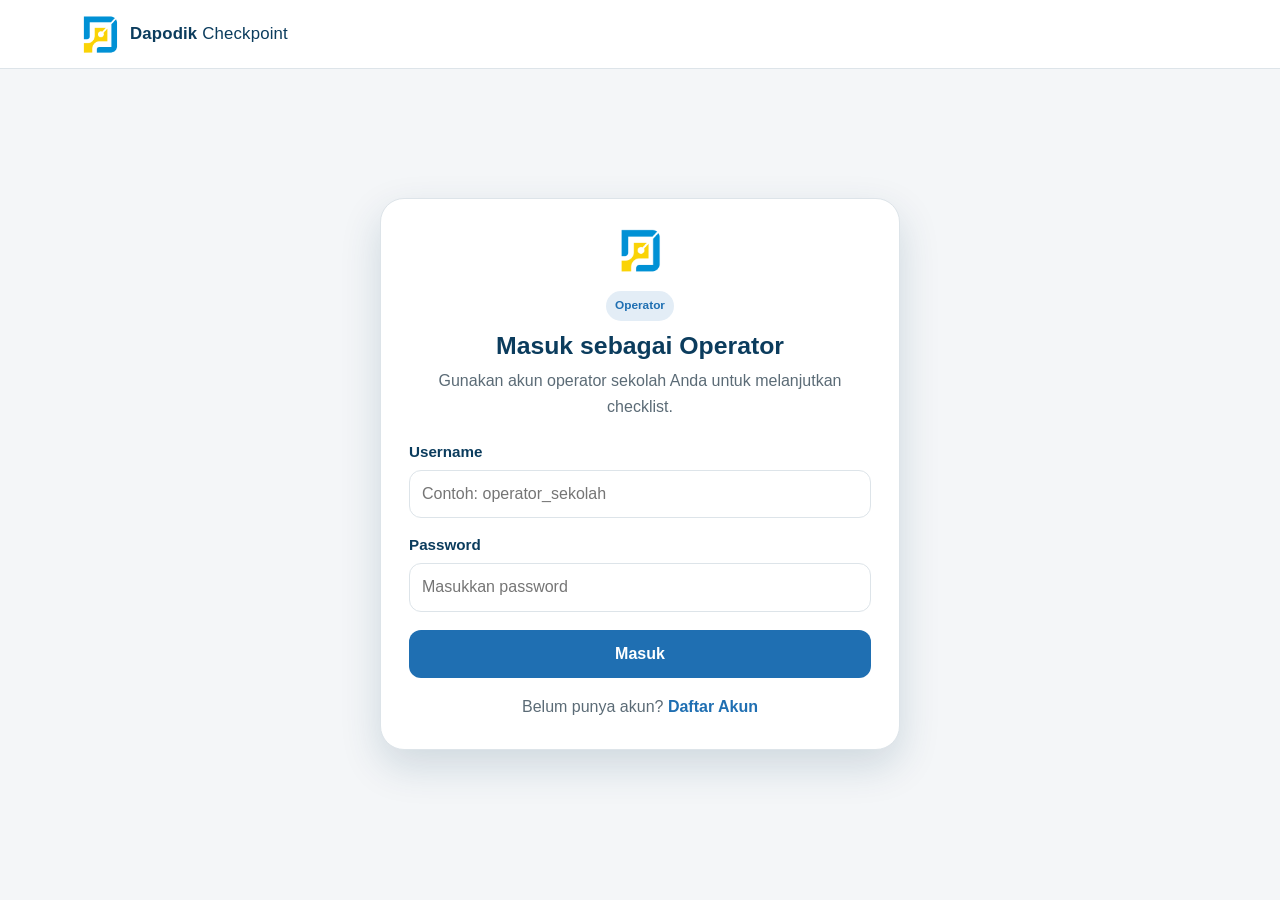
==== profil.html @ 31f3fc2a "Initial commit" ====
<!DOCTYPE html>
<html lang="id">
<head>
  <meta charset="UTF-8" />
  <meta name="viewport" content="width=device-width, initial-scale=1.0" />
  <title>Profil - Dapodik Checkpoint</title>

  <link rel="icon" type="image/png" href="assets/logo-dapodik.png" />
  <link rel="stylesheet" href="css/style.css" />
</head>
<body>
  <header class="site-header">
    <div class="container header-inner">
      <a class="brand" href="dashboard.html">
        <img
          src="assets/logo-dapodik.png"
          alt="Logo Dapodik"
          class="brand-logo"
          onerror="this.style.display='none'"
        />
        <span class="brand-text">
          <strong>Dapodik</strong> Checkpoint
        </span>
      </a>

            <div class="header-actions">
        <a class="btn btn-outline" href="dashboard.html">Dashboard</a>
        <a class="btn btn-outline" href="checklist.html">Checklist</a>
        <a class="btn btn-outline" href="riwayat.html">Riwayat</a>

        <div class="dropdown-container">
          <button id="profil-dropdown-toggle" class="btn btn-primary" type="button">
            Ubah Profil ▼
          </button>

          <div id="profil-dropdown-menu" class="dropdown-menu" style="display: none;">
            <button class="dropdown-item" data-section="user-data">
              📝 Ubah Data OPS
            </button>
            <button class="dropdown-item" data-section="password">
              🔒 Ubah Password
            </button>
            <button class="dropdown-item" data-section="kepsek-data">
              🏫 Ubah Data KEPSEK
            </button>
          </div>
        </div>

        <button id="logout-button" class="btn btn-outline" type="button">
          Keluar
        </button>
      </div>
    </div>
  </header>

    <main class="section">
    <div class="container" id="profil-page">
      <div id="profil-message" class="alert" role="alert"></div>

      <section class="card">
        <h2 class="dashboard-title">Profil Pengguna</h2>

        <div class="profile-list">
          <div class="profile-item">
            <span>Role</span>
            <strong id="profil-role-badge" class="badge badge-blue">-</strong>
          </div>

          <div class="profile-item">
            <span>Nama Operator</span>
            <strong id="profil-nama">-</strong>
          </div>

          <div class="profile-item">
            <span>Nama Sekolah</span>
            <strong id="profil-sekolah">-</strong>
          </div>

          <div class="profile-item">
            <span>NPSN</span>
            <strong id="profil-npsn">-</strong>
          </div>

          <div class="profile-item">
            <span>Username</span>
            <strong id="profil-username">-</strong>
          </div>

          <div class="profile-item">
            <span>Email</span>
            <strong id="profil-email">-</strong>
          </div>

          <div class="profile-item">
            <span>No. HP / WA</span>
            <strong id="profil-no-hp">-</strong>
          </div>

          <div class="profile-item">
            <span>Status Kepegawaian Operator</span>
            <strong id="profil-status-kepegawaian-operator">-</strong>
          </div>

          <div class="profile-item">
            <span id="profil-nip-operator-label">NIP/NIY Operator</span>
            <strong id="profil-nip-operator">-</strong>
          </div>

          <div class="profile-item">
            <span>Nama Kepala Sekolah</span>
            <strong id="profil-kepsek-nama">-</strong>
          </div>

          <div class="profile-item">
            <span>Status Kepegawaian Kepala Sekolah</span>
            <strong id="profil-kepsek-status">-</strong>
          </div>

          <div class="profile-item">
            <span id="profil-nip-kepsek-label">NIP/NIY Kepala Sekolah</span>
            <strong id="profil-nip-kepsek">-</strong>
          </div>
        </div>
      </section>

      <!-- Section 1: Ubah Data Pengguna -->
      <section class="card" id="section-user-data" style="display: none; margin-top: 16px;">
        <div class="section-header-with-close">
          <h2 class="dashboard-title">Ubah Data Pengguna</h2>
          <button class="btn-close-section" data-section="user-data" type="button">×</button>
        </div>

        <div id="profile-user-data-message" class="alert" role="alert"></div>

        <form id="profile-user-data-form" novalidate>
          <div class="form-grid-2">
            <div class="field">
              <label for="profile-nama-operator">Nama Operator</label>
              <input
                type="text"
                id="profile-nama-operator"
                placeholder="Contoh: Budi Santoso"
              />
            </div>

            <div class="field">
              <label for="profile-nama-sekolah">Nama Sekolah</label>
              <input
                type="text"
                id="profile-nama-sekolah"
                placeholder="Contoh: SMA Negeri 1 Contoh"
              />
            </div>

            <div class="field">
              <label for="profile-npsn">NPSN</label>
              <input
                type="text"
                id="profile-npsn"
                inputmode="numeric"
                maxlength="8"
                placeholder="8 digit NPSN"
              />
              <p class="field-hint">
                Harus tepat 8 digit angka.
              </p>
            </div>

            <div class="field">
              <label for="profile-email">Email</label>
              <input
                type="email"
                id="profile-email"
                autocomplete="email"
                placeholder="Contoh: operator@sekolah.sch.id"
              />
            </div>

            <div class="field">
              <label for="profile-no-hp">No. HP / WA</label>
              <input
                type="text"
                id="profile-no-hp"
                inputmode="tel"
                placeholder="Contoh: 081234567890"
              />
            </div>

            <div class="field">
              <label for="profile-status-kepegawaian-operator">Status Kepegawaian Operator</label>
              <select id="profile-status-kepegawaian-operator" class="select-input">
                <option value="">Pilih Status</option>
                <option value="PNS">PNS</option>
                <option value="Non-PNS">Non-PNS</option>
              </select>
            </div>

            <div class="field">
              <label id="profile-nip-operator-form-label" for="profile-nip-operator-input">
                NIP/NIY Operator
              </label>
              <input
                type="text"
                id="profile-nip-operator-input"
                placeholder="Contoh: 199001012015031001"
              />
            </div>
          </div>

          <div class="form-actions">
            <button
              type="submit"
              id="profile-user-data-submit"
              class="btn btn-primary btn-block"
            >
              SIMPAN DATA
            </button>
          </div>
        </form>
      </section>

      <!-- Section 2: Ubah Password -->
      <section class="card" id="section-password" style="display: none; margin-top: 16px;">
        <div class="section-header-with-close">
          <h2 class="dashboard-title">Ubah Password</h2>
          <button class="btn-close-section" data-section="password" type="button">×</button>
        </div>

        <div id="profil-message-password" class="alert" role="alert"></div>

        <form id="profil-change-password-form" novalidate>
          <div class="form-grid">
            <div class="field">
              <label for="profil-current-password">Password Lama</label>
              <input
                type="password"
                id="profil-current-password"
                autocomplete="current-password"
                placeholder="Masukkan password lama"
              />
            </div>

            <div class="field">
              <label for="profil-new-password">Password Baru</label>
              <input
                type="password"
                id="profil-new-password"
                autocomplete="new-password"
                placeholder="Minimal 8 karakter"
              />
            </div>

            <div class="field">
              <label for="profil-confirm-password">Konfirmasi Password Baru</label>
              <input
                type="password"
                id="profil-confirm-password"
                autocomplete="new-password"
                placeholder="Ulangi password baru"
              />
            </div>
          </div>

          <div class="form-actions">
            <button
              type="submit"
              id="profil-submit"
              class="btn btn-primary btn-block"
            >
              SIMPAN PASSWORD
            </button>
          </div>
        </form>
      </section>

      <!-- Section 3: Ubah Data Kepala Sekolah -->
      <section class="card" id="section-kepsek-data" style="display: none; margin-top: 16px;">
        <div class="section-header-with-close">
          <h2 class="dashboard-title">Ubah Data Kepala Sekolah</h2>
          <button class="btn-close-section" data-section="kepsek-data" type="button">×</button>
        </div>

        <div id="profile-data-message" class="alert" role="alert"></div>

        <form id="profile-data-form" novalidate>
          <div class="form-grid-2">
            <div class="field">
              <label for="profile-kepsek-nama-input">Nama Kepala Sekolah</label>
              <input
                type="text"
                id="profile-kepsek-nama-input"
                placeholder="Contoh: Ika Kartika, S.Pd., M.Pd."
              />
            </div>

            <div class="field">
              <label for="profile-kepsek-status-input">Status Kepegawaian Kepala Sekolah</label>
              <select id="profile-kepsek-status-input" class="select-input">
                <option value="">Pilih Status</option>
                <option value="PNS">PNS</option>
                <option value="Non-PNS">Non-PNS</option>
              </select>
            </div>

            <div class="field">
              <label id="profile-kepsek-nip-form-label" for="profile-kepsek-nip-input">
                NIP/NIY Kepala Sekolah
              </label>
              <input
                type="text"
                id="profile-kepsek-nip-input"
                placeholder="Contoh: 198612222010012026"
              />
            </div>
          </div>

          <div class="form-actions">
            <button
              type="submit"
              id="profile-data-submit"
              class="btn btn-primary btn-block"
            >
              SIMPAN DATA
            </button>
          </div>
        </form>
      </section>

    </div>
  </main>

  <script src="js/config.js"></script>
  <script src="js/api.js"></script>
  <script src="js/auth.js"></script>
  <script src="js/profil.js"></script>
  <script src="js/notifikasi.js"></script>
</body>
</html>
---- css/style.css ----
:root {
  --primary-navy: #0B3C5D;
  --secondary-blue: #1F6FB2;
  --accent-red: #C62828;
  --warning-amber: #F9A825;
  --success-green: #2E7D32;
  --orange: #EF6C00;

  --bg: #F4F6F8;
  --white: #FFFFFF;
  --text: #173242;
  --muted: #5B6B76;
  --border: #DDE4E9;

  --shadow: 0 10px 30px rgba(11, 60, 93, 0.08);
  --shadow-strong: 0 16px 40px rgba(11, 60, 93, 0.16);
  --radius: 16px;
  --radius-sm: 12px;
}

* {
  box-sizing: border-box;
}

html {
  scroll-behavior: smooth;
}

body {
  margin: 0;
  font-family: "Inter", "Segoe UI", Tahoma, Geneva, Verdana, sans-serif;
  background: var(--bg);
  color: var(--text);
  line-height: 1.65;
}

img {
  max-width: 100%;
}

button {
  font: inherit;
}

a {
  color: var(--secondary-blue);
}

.container {
  width: min(1120px, 100% - 32px);
  margin: 0 auto;
}

.skip-link {
  position: absolute;
  left: -9999px;
  top: 0;
  z-index: 100;
  background: var(--white);
  color: var(--primary-navy);
  padding: 10px 14px;
  border-radius: 0 0 10px 0;
  text-decoration: none;
  font-weight: 700;
}

.skip-link:focus {
  left: 0;
}

/**
 * Header
 */
.site-header {
  position: sticky;
  top: 0;
  z-index: 50;
  background: rgba(255, 255, 255, 0.96);
  backdrop-filter: blur(8px);
  border-bottom: 1px solid var(--border);
}

.header-inner {
  display: flex;
  align-items: center;
  justify-content: space-between;
  gap: 18px;
  padding: 14px 0;
}

.brand {
  display: inline-flex;
  align-items: center;
  gap: 10px;
  text-decoration: none;
  color: var(--primary-navy);
  font-size: 1.05rem;
  letter-spacing: 0.01em;
}

.brand-logo {
  height: 40px;
  width: auto;
  flex: 0 0 auto;
}

.brand-text strong {
  color: var(--primary-navy);
}

.site-nav {
  display: flex;
  align-items: center;
  gap: 18px;
}

.site-nav a {
  color: var(--muted);
  text-decoration: none;
  font-weight: 650;
  font-size: 0.95rem;
}

.site-nav a:hover,
.site-nav a:focus {
  color: var(--primary-navy);
}

.header-actions {
  display: flex;
  align-items: center;
  gap: 10px;
  flex-wrap: wrap;
}

/**
 * Buttons
 */
.btn {
  display: inline-flex;
  align-items: center;
  justify-content: center;
  min-height: 44px;
  padding: 10px 16px;
  border-radius: 12px;
  border: 1px solid transparent;
  cursor: pointer;
  font-weight: 750;
  text-decoration: none;
  transition: 160ms ease;
  white-space: nowrap;
}

.btn:focus-visible {
  outline: 3px solid rgba(31, 111, 178, 0.28);
  outline-offset: 2px;
}

.btn-primary {
  background: var(--secondary-blue);
  color: var(--white);
}

.btn-primary:hover,
.btn-primary:focus {
  background: #185E98;
}

.btn-outline {
  background: transparent;
  border-color: var(--border);
  color: var(--primary-navy);
}

.btn-outline:hover,
.btn-outline:focus {
  background: rgba(31, 111, 178, 0.08);
  border-color: rgba(31, 111, 178, 0.35);
}

.btn-light {
  background: var(--white);
  color: var(--primary-navy);
}

.btn-light:hover,
.btn-light:focus {
  background: #EDF4F9;
}

.btn-outline-light {
  background: transparent;
  border-color: rgba(255, 255, 255, 0.55);
  color: var(--white);
}

.btn-outline-light:hover,
.btn-outline-light:focus {
  background: rgba(255, 255, 255, 0.12);
}

/**
 * Hero
 */
.hero {
  background:
    radial-gradient(circle at top right, rgba(255,255,255,0.16), transparent 28%),
    linear-gradient(135deg, var(--primary-navy) 0%, var(--secondary-blue) 100%);
  color: var(--white);
  padding: 78px 0 70px;
}

.hero-inner {
  max-width: 820px;
}

.hero-badge {
  display: inline-flex;
  align-items: center;
  padding: 8px 12px;
  border-radius: 999px;
  background: rgba(255, 255, 255, 0.12);
  border: 1px solid rgba(255, 255, 255, 0.18);
  font-size: 0.88rem;
  font-weight: 750;
  letter-spacing: 0.01em;
}

.hero h1 {
  margin: 18px 0 12px;
  font-size: clamp(2.05rem, 4vw, 3.35rem);
  line-height: 1.12;
  letter-spacing: -0.03em;
}

.hero p {
  margin: 0;
  max-width: 780px;
  color: rgba(255, 255, 255, 0.88);
  font-size: 1.03rem;
}

.hero-actions {
  display: flex;
  flex-wrap: wrap;
  gap: 12px;
  margin-top: 28px;
}

.hero-note {
  margin-top: 20px;
  font-size: 0.9rem;
  color: rgba(255, 255, 255, 0.72);
  max-width: 760px;
}

/**
 * Sections
 */
.section {
  padding: 58px 0;
}

.section-alt {
  background: var(--white);
  border-top: 1px solid var(--border);
  border-bottom: 1px solid var(--border);
}

.section-heading {
  max-width: 760px;
  margin-bottom: 26px;
}

.section-heading h2 {
  margin: 0 0 8px;
  color: var(--primary-navy);
  font-size: clamp(1.55rem, 2.4vw, 2.15rem);
  line-height: 1.2;
  letter-spacing: -0.02em;
}

.section-heading p {
  margin: 0;
  color: var(--muted);
}

/**
 * Cards
 */
.grid {
  display: grid;
  gap: 16px;
}

.grid-4 {
  grid-template-columns: repeat(4, minmax(0, 1fr));
}

.card {
  background: var(--white);
  border: 1px solid var(--border);
  border-radius: var(--radius);
  box-shadow: var(--shadow);
  padding: 20px;
}

.card h3 {
  margin: 0 0 8px;
  color: var(--primary-navy);
  font-size: 1.02rem;
}

.card p {
  margin: 0;
  color: var(--muted);
  font-size: 0.95rem;
}

/**
 * Stage grid
 */
.stage-grid {
  display: grid;
  grid-template-columns: repeat(4, minmax(0, 1fr));
  gap: 14px;
}

.stage-item {
  background: var(--bg);
  border: 1px solid var(--border);
  border-radius: var(--radius-sm);
  padding: 16px;
  box-shadow: var(--shadow);
}

.stage-top {
  display: flex;
  align-items: center;
  justify-content: space-between;
  gap: 10px;
  margin-bottom: 10px;
}

.stage-number {
  display: inline-flex;
  align-items: center;
  justify-content: center;
  width: 34px;
  height: 34px;
  border-radius: 999px;
  background: var(--primary-navy);
  color: var(--white);
  font-weight: 800;
  font-size: 0.92rem;
}

.stage-item strong {
  display: block;
  color: var(--primary-navy);
  margin-bottom: 6px;
  line-height: 1.35;
}

.stage-item p {
  margin: 0;
  color: var(--muted);
  font-size: 0.92rem;
}

/**
 * Badges
 */
.badge {
  display: inline-flex;
  align-items: center;
  justify-content: center;
  padding: 5px 9px;
  border-radius: 999px;
  font-size: 0.74rem;
  font-weight: 850;
  white-space: nowrap;
}

.badge-red {
  background: rgba(198, 40, 40, 0.12);
  color: var(--accent-red);
}

.badge-orange {
  background: rgba(239, 108, 0, 0.14);
  color: var(--orange);
}

.badge-yellow {
  background: rgba(249, 168, 37, 0.2);
  color: #916400;
}

.badge-green {
  background: rgba(46, 125, 50, 0.14);
  color: var(--success-green);
}

/**
 * CTA
 */
.cta-box {
  display: flex;
  align-items: center;
  justify-content: space-between;
  gap: 22px;
  padding: 30px;
  border-radius: 24px;
  color: var(--white);
  background:
    radial-gradient(circle at top right, rgba(255,255,255,0.14), transparent 30%),
    linear-gradient(135deg, var(--primary-navy), var(--secondary-blue));
  box-shadow: var(--shadow-strong);
}

.cta-box h2 {
  margin: 0 0 8px;
  font-size: 1.55rem;
  line-height: 1.25;
}

.cta-box p {
  margin: 0;
  color: rgba(255, 255, 255, 0.84);
  max-width: 620px;
}

.cta-actions {
  display: flex;
  gap: 10px;
  flex-wrap: wrap;
}

/**
 * Footer
 */
.site-footer {
  background: var(--white);
  border-top: 1px solid var(--border);
  padding: 24px 0;
}

.footer-inner {
  display: flex;
  align-items: center;
  justify-content: space-between;
  gap: 14px;
  color: var(--muted);
  font-size: 0.92rem;
}

.footer-note {
  max-width: 560px;
  text-align: right;
}

/**
 * Responsive
 */
@media (max-width: 1020px) {
  .grid-4,
  .stage-grid {
    grid-template-columns: repeat(2, minmax(0, 1fr));
  }

  .site-nav {
    display: none;
  }
}

@media (max-width: 640px) {
  .header-inner {
    flex-wrap: wrap;
  }

  .header-actions {
    width: 100%;
  }

  .header-actions .btn {
    flex: 1 1 auto;
  }

  .hero {
    padding: 56px 0 52px;
  }

  .hero-actions .btn {
    width: 100%;
  }

  .grid-4,
  .stage-grid {
    grid-template-columns: 1fr;
  }

  .cta-box {
    flex-direction: column;
    align-items: flex-start;
  }

  .cta-actions {
    width: 100%;
  }

  .cta-actions .btn {
    flex: 1 1 auto;
  }

  .footer-inner {
    flex-direction: column;
    align-items: flex-start;
  }

  .footer-note {
    text-align: left;
  }
}

/**
 * ============================================================
 * AUTH PAGES
 * ============================================================
 */

.auth-page {
  min-height: calc(100vh - 90px);
  display: flex;
  align-items: center;
  padding: 42px 0;
}

.auth-card {
  width: 100%;
  max-width: 520px;
  margin: 0 auto;
  background: var(--white);
  border: 1px solid var(--border);
  border-radius: 24px;
  box-shadow: var(--shadow-strong);
  padding: 28px;
}

.auth-card.wide {
  max-width: 760px;
}

.auth-brand {
  display: flex;
  justify-content: center;
  margin-bottom: 18px;
}

.auth-brand img {
  height: 46px;
  width: auto;
}

.auth-head {
  margin-bottom: 18px;
  text-align: center;
}

.auth-title {
  margin: 10px 0 6px;
  color: var(--primary-navy);
  font-size: 1.55rem;
  line-height: 1.25;
}

.auth-sub {
  margin: 0;
  color: var(--muted);
}

.badge-blue {
  background: rgba(31, 111, 178, 0.12);
  color: var(--secondary-blue);
}

/**
 * Form
 */
.form-grid {
  display: grid;
  gap: 14px;
}

.form-grid-2 {
  display: grid;
  grid-template-columns: 1fr 1fr;
  gap: 14px;
}

.field label {
  display: block;
  margin-bottom: 6px;
  color: var(--primary-navy);
  font-weight: 750;
  font-size: 0.95rem;
}

.field input {
  width: 100%;
  min-height: 46px;
  padding: 10px 12px;
  border: 1px solid var(--border);
  border-radius: 12px;
  font: inherit;
  background: var(--white);
  color: var(--text);
}

.field input:focus {
  outline: 3px solid rgba(31, 111, 178, 0.18);
  border-color: var(--secondary-blue);
}

.field-hint {
  margin: 6px 0 0;
  color: var(--muted);
  font-size: 0.88rem;
}

.form-actions {
  margin-top: 18px;
  display: grid;
  gap: 10px;
}

.btn-block {
  width: 100%;
}

.auth-footer {
  margin-top: 16px;
  text-align: center;
  color: var(--muted);
}

.muted-link {
  color: var(--secondary-blue);
  font-weight: 750;
  text-decoration: none;
}

.muted-link:hover,
.muted-link:focus {
  text-decoration: underline;
}

/**
 * Alerts
 */
.alert {
  display: none;
  padding: 12px 14px;
  border-radius: 12px;
  border: 1px solid transparent;
  margin-bottom: 16px;
  font-weight: 650;
  white-space: pre-wrap;
  word-wrap: break-word;
}

.alert.show {
  display: block;
}

.alert-error {
  background: rgba(198, 40, 40, 0.08);
  border-color: rgba(198, 40, 40, 0.25);
  color: var(--accent-red);
}

.alert-success {
  background: rgba(46, 125, 50, 0.08);
  border-color: rgba(46, 125, 50, 0.25);
  color: var(--success-green);
}

.alert-info {
  background: rgba(31, 111, 178, 0.08);
  border-color: rgba(31, 111, 178, 0.25);
  color: var(--secondary-blue);
}

/**
 * Dashboard placeholder
 */
.profile-list {
  display: grid;
  gap: 10px;
  margin: 18px 0;
}

.profile-item {
  display: flex;
  align-items: center;
  justify-content: space-between;
  gap: 12px;
  border: 1px solid var(--border);
  border-radius: 12px;
  padding: 12px 14px;
  background: var(--bg);
}

.profile-item span {
  color: var(--muted);
  font-weight: 650;
}

.profile-item strong {
  color: var(--primary-navy);
  text-align: right;
  word-break: break-word;
}

@media (max-width: 640px) {
  .form-grid-2 {
    grid-template-columns: 1fr;
  }

  .auth-card {
    padding: 20px;
    border-radius: 18px;
  }

  .profile-item {
    flex-direction: column;
    align-items: flex-start;
  }

  .profile-item strong {
    text-align: left;
  }
}

/**
 * ============================================================
 * DASHBOARD
 * ============================================================
 */

.dashboard-grid {
  display: grid;
  grid-template-columns: 1.2fr 1fr 1fr;
  gap: 16px;
  margin-bottom: 16px;
}

.dashboard-card {
  height: 100%;
}

.dashboard-title {
  margin: 0 0 14px;
  color: var(--primary-navy);
  font-size: 1.12rem;
}

/**
 * Period controls
 */
.period-controls {
  display: grid;
  gap: 14px;
}

.select-input {
  width: 100%;
  min-height: 46px;
  padding: 10px 12px;
  border: 1px solid var(--border);
  border-radius: 12px;
  font: inherit;
  background: var(--white);
  color: var(--text);
}

.select-input:focus {
  outline: 3px solid rgba(31, 111, 178, 0.18);
  border-color: var(--secondary-blue);
}

.btn-group {
  display: flex;
  gap: 10px;
  flex-wrap: wrap;
}

.btn-group .btn {
  flex: 1 1 auto;
}

/**
 * Progress summary
 */
.progress-summary {
  display: grid;
  gap: 12px;
}

.progress-total-percent {
  font-size: 2.1rem;
  font-weight: 900;
  color: var(--primary-navy);
  line-height: 1;
}

.progress-track {
  width: 100%;
  height: 14px;
  border-radius: 999px;
  background: #E5EBF0;
  border: 1px solid var(--border);
  overflow: hidden;
}

.progress-track.small {
  height: 10px;
}

.progress-fill {
  height: 100%;
  border-radius: 999px;
  background: var(--secondary-blue);
  transition: width 220ms ease;
}

.muted {
  color: var(--muted);
  font-size: 0.95rem;
}

/**
 * Stage list
 */
.stage-list {
  display: grid;
  gap: 12px;
}

.stage-row {
  display: grid;
  gap: 10px;
  border: 1px solid var(--border);
  border-radius: 14px;
  padding: 14px;
  background: var(--bg);
}

.stage-info {
  display: flex;
  align-items: center;
  justify-content: space-between;
  gap: 12px;
}

.stage-info strong {
  color: var(--primary-navy);
}

.stage-info span {
  color: var(--muted);
  font-size: 0.9rem;
  white-space: nowrap;
}

/**
 * Responsive dashboard
 */
@media (max-width: 1020px) {
  .dashboard-grid {
    grid-template-columns: 1fr;
  }
}

@media (max-width: 640px) {
  .stage-info {
    flex-direction: column;
    align-items: flex-start;
  }

  .stage-info span {
    white-space: normal;
  }
}

/**
 * ============================================================
 * CHECKLIST PAGE
 * ============================================================
 */

.checklist-toolbar {
  margin-bottom: 16px;
}

.toolbar-grid {
  display: grid;
  grid-template-columns: 180px 220px 1fr;
  gap: 14px;
  margin-bottom: 14px;
}

.radio-group {
  display: flex;
  gap: 10px;
  flex-wrap: wrap;
}

.radio-pill {
  display: inline-flex;
  align-items: center;
  gap: 8px;
  padding: 10px 14px;
  border: 1px solid var(--border);
  border-radius: 12px;
  background: var(--white);
  cursor: pointer;
  font-weight: 700;
  color: var(--primary-navy);
}

.radio-pill input {
  accent-color: var(--secondary-blue);
}

.checklist-progress-summary {
  margin-top: 14px;
}

/**
 * Layout checklist
 */
.checklist-layout {
  display: grid;
  grid-template-columns: 300px 1fr;
  gap: 16px;
  align-items: start;
}

.checklist-sidebar {
  position: sticky;
  top: 84px;
  display: grid;
  gap: 10px;
  max-height: calc(100vh - 110px);
  overflow-y: auto;
  padding-bottom: 6px;
}

.checklist-content {
  display: grid;
  gap: 14px;
}

/**
 * Stage tabs
 */
.stage-tab {
  width: 100%;
  text-align: left;
  display: grid;
  grid-template-columns: 36px 1fr auto;
  gap: 10px;
  align-items: center;
  padding: 12px;
  border-radius: 14px;
  border: 1px solid var(--border);
  background: var(--white);
  cursor: pointer;
  transition: 160ms ease;
}

.stage-tab:hover {
  border-color: rgba(31, 111, 178, 0.35);
  background: #F6FAFD;
}

.stage-tab.active {
  border-color: var(--secondary-blue);
  box-shadow: 0 0 0 3px rgba(31, 111, 178, 0.12);
}

.stage-tab-number {
  display: inline-flex;
  align-items: center;
  justify-content: center;
  width: 34px;
  height: 34px;
  border-radius: 999px;
  background: var(--primary-navy);
  color: var(--white);
  font-weight: 800;
  font-size: 0.9rem;
}

.stage-tab-label {
  color: var(--primary-navy);
  font-weight: 750;
  line-height: 1.3;
}

.stage-tab-percent {
  color: var(--muted);
  font-size: 0.88rem;
  font-weight: 800;
  white-space: nowrap;
}

/**
 * Checklist card & item
 */
.checklist-card h3 {
  margin: 0 0 12px;
  color: var(--primary-navy);
  font-size: 1.05rem;
}

.checklist-item {
  display: grid;
  grid-template-columns: auto 1fr;
  gap: 12px;
  padding: 14px;
  border: 1px solid var(--border);
  border-radius: 14px;
  background: var(--bg);
  margin-bottom: 10px;
}

.checklist-item.checked {
  background: rgba(46, 125, 50, 0.06);
  border-color: rgba(46, 125, 50, 0.22);
}

.checklist-item-control {
  padding-top: 2px;
}

.checklist-item-control input[type="checkbox"] {
  width: 20px;
  height: 20px;
  accent-color: var(--success-green);
  cursor: pointer;
}

.checklist-item-title {
  display: block;
  color: var(--primary-navy);
  font-weight: 800;
  cursor: pointer;
}

.checklist-item-help {
  margin: 6px 0 8px;
  color: var(--muted);
  font-size: 0.92rem;
}

.checklist-item-note {
  width: 100%;
  min-height: 54px;
  resize: vertical;
  padding: 9px 10px;
  border: 1px solid var(--border);
  border-radius: 10px;
  font: inherit;
  background: var(--white);
  color: var(--text);
}

.checklist-item-note:focus {
  outline: 3px solid rgba(31, 111, 178, 0.16);
  border-color: var(--secondary-blue);
}

/**
 * Responsive checklist
 */
@media (max-width: 1020px) {
  .toolbar-grid {
    grid-template-columns: 1fr;
  }

  .checklist-layout {
    grid-template-columns: 1fr;
  }

  .checklist-sidebar {
    position: relative;
    top: 0;
    display: flex;
    gap: 10px;
    overflow-x: auto;
    padding-bottom: 10px;
    max-height: none;
  }

  .stage-tab {
    min-width: 230px;
    flex: 0 0 auto;
  }
}

@media (max-width: 640px) {
  .checklist-item {
    grid-template-columns: 1fr;
  }

  .checklist-item-control {
    display: flex;
    align-items: center;
    gap: 10px;
  }

  .checklist-item-title {
    cursor: default;
  }
}

/**
 * ============================================================
 * CHECKLIST SUBSECTION ACCORDION
 * ============================================================
 */

.checklist-subsection {
  padding: 0;
  overflow: hidden;
}

.subsection-header {
  width: 100%;
  display: flex;
  align-items: center;
  justify-content: space-between;
  gap: 12px;
  padding: 16px;
  background: var(--white);
  border: 0;
  cursor: pointer;
  text-align: left;
  font: inherit;
  transition: background 160ms ease;
}

.subsection-header:hover,
.subsection-header:focus-visible {
  background: #F6FAFD;
}

.subsection-title {
  display: flex;
  align-items: center;
  gap: 10px;
  flex-wrap: wrap;
}

.subsection-title h3 {
  margin: 0;
  color: var(--primary-navy);
  font-size: 1.02rem;
}

.subsection-count {
  display: inline-flex;
  align-items: center;
  padding: 4px 9px;
  border-radius: 999px;
  border: 1px solid var(--border);
  background: var(--bg);
  color: var(--muted);
  font-size: 0.85rem;
  font-weight: 800;
  white-space: nowrap;
}

.subsection-chevron {
  color: var(--muted);
  font-size: 1rem;
  transition: transform 180ms ease;
}

.checklist-subsection.collapsed .subsection-chevron {
  transform: rotate(-90deg);
}

.subsection-body {
  padding: 0 16px 16px;
  display: grid;
  gap: 10px;
}

.subsection-body .checklist-item {
  margin-bottom: 0;
}

.hidden {
  display: none !important;
}

@media (max-width: 640px) {
  .subsection-header {
    padding: 14px;
  }

  .subsection-body {
    padding: 0 14px 14px;
  }
}

/**
 * ============================================================
 * AUTO-SAVE STATUS
 * ============================================================
 */

.autosave-status {
  margin-top: 6px;
  font-size: 0.9rem;
  color: var(--muted);
}

/**
 * ============================================================
 * RIWAYAT PAGE
 * ============================================================
 */

.riwayat-toolbar {
  display: flex;
  align-items: center;
  justify-content: space-between;
  gap: 16px;
  margin-bottom: 16px;
}

.riwayat-toolbar .section-heading {
  margin-bottom: 0;
}

.riwayat-list {
  display: grid;
  gap: 14px;
}

.riwayat-card {
  padding: 0;
  overflow: hidden;
}

.riwayat-header {
  width: 100%;
  display: flex;
  align-items: center;
  justify-content: space-between;
  gap: 12px;
  padding: 16px;
  background: var(--white);
  border: 0;
  cursor: pointer;
  text-align: left;
  font: inherit;
}

.riwayat-header:hover,
.riwayat-header:focus-visible {
  background: #F6FAFD;
}

.riwayat-title {
  display: grid;
  gap: 6px;
}

.riwayat-title strong {
  color: var(--primary-navy);
  font-size: 1.02rem;
}

.riwayat-meta {
  display: flex;
  align-items: center;
  gap: 8px;
  flex-wrap: wrap;
}

.riwayat-body {
  padding: 16px;
  border-top: 1px solid var(--border);
  display: grid;
  gap: 10px;
  background: var(--bg);
}

.badge-grey {
  background: rgba(91, 107, 118, 0.12);
  color: var(--muted);
}

@media (max-width: 640px) {
  .riwayat-toolbar {
    flex-direction: column;
    align-items: flex-start;
  }
}

/**
 * ============================================================
 * PROFIL PAGE
 * ============================================================
 */

.profil-grid {
  display: grid;
  grid-template-columns: 1fr 1fr;
  gap: 16px;
  align-items: start;
}

@media (max-width: 900px) {
  .profil-grid {
    grid-template-columns: 1fr;
  }
}

/**
 * ============================================================
 * ADMIN PAGE
 * ============================================================
 */

.admin-stats {
  display: grid;
  grid-template-columns: repeat(4, minmax(0, 1fr));
  gap: 14px;
  margin-bottom: 16px;
}

.stat-card {
  padding: 18px;
}

.stat-value {
  font-size: 1.9rem;
  font-weight: 900;
  color: var(--primary-navy);
  line-height: 1.2;
}

.stat-label {
  margin-top: 4px;
  color: var(--muted);
  font-size: 0.92rem;
}

.admin-toolbar {
  display: flex;
  align-items: center;
  justify-content: space-between;
  gap: 16px;
  margin-bottom: 16px;
}

.admin-toolbar .section-heading {
  margin-bottom: 0;
}

.admin-toolbar-actions {
  display: flex;
  align-items: center;
  gap: 10px;
  flex-wrap: wrap;
}

.admin-toolbar-actions input {
  min-width: 280px;
}

.table-wrap {
  overflow-x: auto;
}

.admin-table {
  width: 100%;
  border-collapse: collapse;
  min-width: 900px;
}

.admin-table th {
  text-align: left;
  padding: 10px 12px;
  background: var(--primary-navy);
  color: var(--white);
  font-size: 0.88rem;
  white-space: nowrap;
}

.admin-table td {
  padding: 10px 12px;
  border-bottom: 1px solid var(--border);
  vertical-align: middle;
}

.admin-table tbody tr:nth-child(even) {
  background: #FAFBFC;
}

.admin-table tbody tr:hover {
  background: #F2F8FD;
}

.btn-small {
  min-height: 36px;
  padding: 6px 10px;
  font-size: 0.88rem;
}

@media (max-width: 1020px) {
  .admin-stats {
    grid-template-columns: repeat(2, minmax(0, 1fr));
  }
}

@media (max-width: 640px) {
  .admin-stats {
    grid-template-columns: 1fr;
  }

  .admin-toolbar {
    flex-direction: column;
    align-items: flex-start;
  }

  .admin-toolbar-actions {
    width: 100%;
  }

  .admin-toolbar-actions input {
    width: 100%;
    min-width: auto;
  }
}

/**
 * ============================================================
 * EXPORT PAGE
 * ============================================================
 */

.export-preview {
  display: grid;
  grid-template-columns: repeat(4, minmax(0, 1fr));
  gap: 12px;
}

.export-stat {
  border: 1px solid var(--border);
  border-radius: 12px;
  padding: 12px;
  background: var(--bg);
}

.export-stat strong {
  display: block;
  font-size: 1.25rem;
  color: var(--primary-navy);
  line-height: 1.3;
}

.export-stat span {
  color: var(--muted);
  font-size: 0.9rem;
}

@media (max-width: 900px) {
  .export-preview {
    grid-template-columns: repeat(2, minmax(0, 1fr));
  }
}

@media (max-width: 560px) {
  .export-preview {
    grid-template-columns: 1fr;
  }
}

/**
 * ============================================================
 * COMPARE PERIODS
 * ============================================================
 */

.hidden {
  display: none !important;
}

.compare-controls {
  display: grid;
  grid-template-columns: 1fr 1fr 220px;
  gap: 12px;
  align-items: end;
}

.compare-result {
  display: grid;
  gap: 14px;
  margin-top: 16px;
}

.compare-summary {
  display: grid;
  grid-template-columns: repeat(3, minmax(0, 1fr));
  gap: 12px;
}

.compare-card {
  display: grid;
  gap: 4px;
  border: 1px solid var(--border);
  border-radius: 12px;
  padding: 12px;
  background: var(--bg);
}

.compare-card-label {
  color: var(--muted);
  font-size: 0.88rem;
  font-weight: 750;
}

.compare-card strong {
  font-size: 1.3rem;
  color: var(--primary-navy);
}

.compare-table {
  width: 100%;
  border-collapse: collapse;
  min-width: 700px;
}

.compare-table th {
  text-align: left;
  padding: 10px 12px;
  background: var(--primary-navy);
  color: var(--white);
  font-size: 0.88rem;
  white-space: nowrap;
}

.compare-table td {
  padding: 10px 12px;
  border-bottom: 1px solid var(--border);
  vertical-align: middle;
}

.compare-table tbody tr:nth-child(even) {
  background: #FAFBFC;
}

.compare-table tbody tr:hover {
  background: #F2F8FD;
}

.compare-total {
  background: #F2F8FD !important;
  font-weight: 850;
}

.compare-delta-up {
  color: var(--success-green);
  font-weight: 850;
}

.compare-delta-down {
  color: var(--accent-red);
  font-weight: 850;
}

.compare-delta-flat {
  color: var(--muted);
  font-weight: 850;
}

@media (max-width: 900px) {
  .compare-controls {
    grid-template-columns: 1fr;
  }

  .compare-summary {
    grid-template-columns: 1fr;
  }
}

/**
 * ============================================================
 * COMPARE EXPORT ACTIONS
 * ============================================================
 */

.compare-export-actions {
  display: flex;
  gap: 10px;
  flex-wrap: wrap;
  margin-top: 14px;
}

@media (max-width: 640px) {
  .compare-export-actions .btn {
    flex: 1 1 auto;
  }
}

/**
 * ============================================================
 * DROPDOWN MENU & SECTION CLOSE
 * ============================================================
 */

.dropdown-container {
  position: relative;
  display: inline-block;
}

.dropdown-menu {
  position: absolute;
  top: 100%;
  right: 0;
  z-index: 1000;
  min-width: 260px;
  background: var(--white);
  border: 1px solid var(--border);
  border-radius: 12px;
  box-shadow: var(--shadow-strong);
  margin-top: 8px;
  padding: 8px;
  display: grid;
  gap: 4px;
}

.dropdown-item {
  width: 100%;
  text-align: left;
  padding: 12px 16px;
  border: 0;
  background: transparent;
  border-radius: 8px;
  cursor: pointer;
  font: inherit;
  color: var(--primary-navy);
  font-weight: 600;
  transition: background 160ms ease;
}

.dropdown-item:hover,
.dropdown-item:focus {
  background: var(--bg);
  outline: none;
}

.section-header-with-close {
  display: flex;
  align-items: center;
  justify-content: space-between;
  margin-bottom: 16px;
}

.section-header-with-close h2 {
  margin: 0;
}

.btn-close-section {
  width: 36px;
  height: 36px;
  border: 0;
  background: var(--bg);
  border-radius: 8px;
  cursor: pointer;
  font-size: 1.5rem;
  line-height: 1;
  color: var(--muted);
  display: flex;
  align-items: center;
  justify-content: center;
  transition: background 160ms ease;
}

.btn-close-section:hover,
.btn-close-section:focus {
  background: var(--border);
  color: var(--accent-red);
  outline: none;
}

@media (max-width: 640px) {
  .dropdown-menu {
    min-width: 200px;
  }
}

/**
 * ============================================================
 * ALERT MULTI-LINE SUPPORT
 * ============================================================
 */

.alert {
  white-space: pre-wrap;
  word-wrap: break-word;
}

/**
 * ============================================================
 * NOTIFIKASI TOAST
 * ============================================================
 */

.notif-container {
  position: fixed;
  top: 16px;
  right: 16px;
  z-index: 3000;
  display: flex;
  flex-direction: column;
  gap: 10px;
  max-width: 380px;
  width: calc(100% - 32px);
}

.notif-item {
  display: flex;
  gap: 10px;
  align-items: flex-start;
  background: var(--white);
  border-radius: 12px;
  box-shadow: 0 10px 30px rgba(11, 60, 93, 0.18);
  padding: 12px 14px;
  border-left: 4px solid transparent;
  opacity: 0;
  transform: translateX(20px);
  transition: all 0.25s ease;
}

.notif-item.show {
  opacity: 1;
  transform: translateX(0);
}

.notif-item.hide {
  opacity: 0;
  transform: translateX(20px);
}

.notif-success {
  border-left-color: var(--success-green);
}

.notif-error {
  border-left-color: var(--accent-red);
}

.notif-info {
  border-left-color: var(--secondary-blue);
}

.notif-icon {
  font-size: 1.1rem;
}

.notif-body {
  flex: 1;
}

.notif-title {
  font-weight: 800;
  color: var(--primary-navy);
  margin-bottom: 2px;
}

.notif-message {
  color: var(--muted);
  font-size: 0.9rem;
  white-space: pre-wrap;
  word-wrap: break-word;
}

.notif-close {
  border: 0;
  background: transparent;
  font-size: 1.3rem;
  color: var(--muted);
  cursor: pointer;
  line-height: 1;
  padding: 0;
}

/**
 * ============================================================
 * MODAL KONFIRMASI
 * ============================================================
 */

.modal-overlay {
  position: fixed;
  inset: 0;
  background: rgba(11, 60, 93, 0.5);
  z-index: 4000;
  display: flex;
  align-items: center;
  justify-content: center;
  padding: 16px;
}

.modal-box {
  background: var(--white);
  border-radius: 16px;
  max-width: 440px;
  width: 100%;
  padding: 20px;
  box-shadow: 0 20px 60px rgba(0, 0, 0, 0.3);
}

.modal-title {
  font-size: 1.1rem;
  font-weight: 800;
  color: var(--primary-navy);
  margin-bottom: 10px;
}

.modal-message {
  color: var(--text);
  white-space: pre-wrap;
  word-wrap: break-word;
  margin-bottom: 16px;
}

.modal-actions {
  display: flex;
  gap: 10px;
  justify-content: flex-end;
}

/**
 * ============================================================
 * HERO DUA KOLOM + KARTU COUNTDOWN BOSP
 * ============================================================
 */

.hero-inner {
  display: grid;
  grid-template-columns: 1.15fr 0.85fr;
  gap: 48px;
  align-items: center;
  max-width: 1120px;
}

.hero-left {
  max-width: 640px;
}

.hero-right {
  display: flex;
  justify-content: center;
}

/**
 * Kartu countdown (terang, seperti referensi)
 */

.bosp-card {
  background: #F2F5F9;
  border-radius: 18px;
  padding: 24px;
  width: 100%;
  max-width: 420px;
  color: var(--primary-navy);
  box-shadow: 0 20px 50px rgba(0, 0, 0, 0.25);
}

.bosp-head {
  display: flex;
  align-items: center;
  gap: 12px;
  margin-bottom: 18px;
}

.bosp-icon {
  flex: 0 0 auto;
  width: 44px;
  height: 44px;
  border-radius: 12px;
  background: linear-gradient(135deg, var(--secondary-blue), var(--primary-navy));
  color: var(--white);
  display: flex;
  align-items: center;
  justify-content: center;
  font-size: 1.25rem;
}

.bosp-title {
  font-weight: 800;
  font-size: 0.98rem;
  line-height: 1.4;
  color: var(--primary-navy);
}

.bosp-timer {
  display: grid;
  grid-template-columns: repeat(4, 1fr);
  gap: 10px;
}

.bosp-unit {
  background: #DDE4EC;
  border-radius: 12px;
  padding: 12px 6px;
  text-align: center;
}

.bosp-value {
  font-size: 1.45rem;
  font-weight: 900;
  color: var(--primary-navy);
  line-height: 1.2;
}

.bosp-label {
  margin-top: 2px;
  font-size: 0.68rem;
  letter-spacing: 0.08em;
  text-transform: uppercase;
  color: var(--muted);
}

.bosp-date {
  margin-top: 16px;
  text-align: center;
  font-size: 0.9rem;
  color: var(--muted);
}

.bosp-expired {
  margin-top: 16px;
  text-align: center;
  font-weight: 800;
  color: var(--accent-red);
}

/**
 * Responsive: tumpuk menjadi satu kolom di layar kecil
 */

@media (max-width: 960px) {
  .hero-inner {
    grid-template-columns: 1fr;
    gap: 32px;
  }

  .hero-right {
    justify-content: flex-start;
  }

  .bosp-card {
    max-width: 480px;
  }
}

/**
 * ============================================================
 * BULLET LINE BREAK PADA HELP TEXT CHECKLIST
 * ============================================================
 * Membuat karakter \n dirender sebagai baris baru,
 * sehingga setiap bullet "•" tampil di baris sendiri.
 */

.checklist-item-help {
  white-space: pre-line;
}
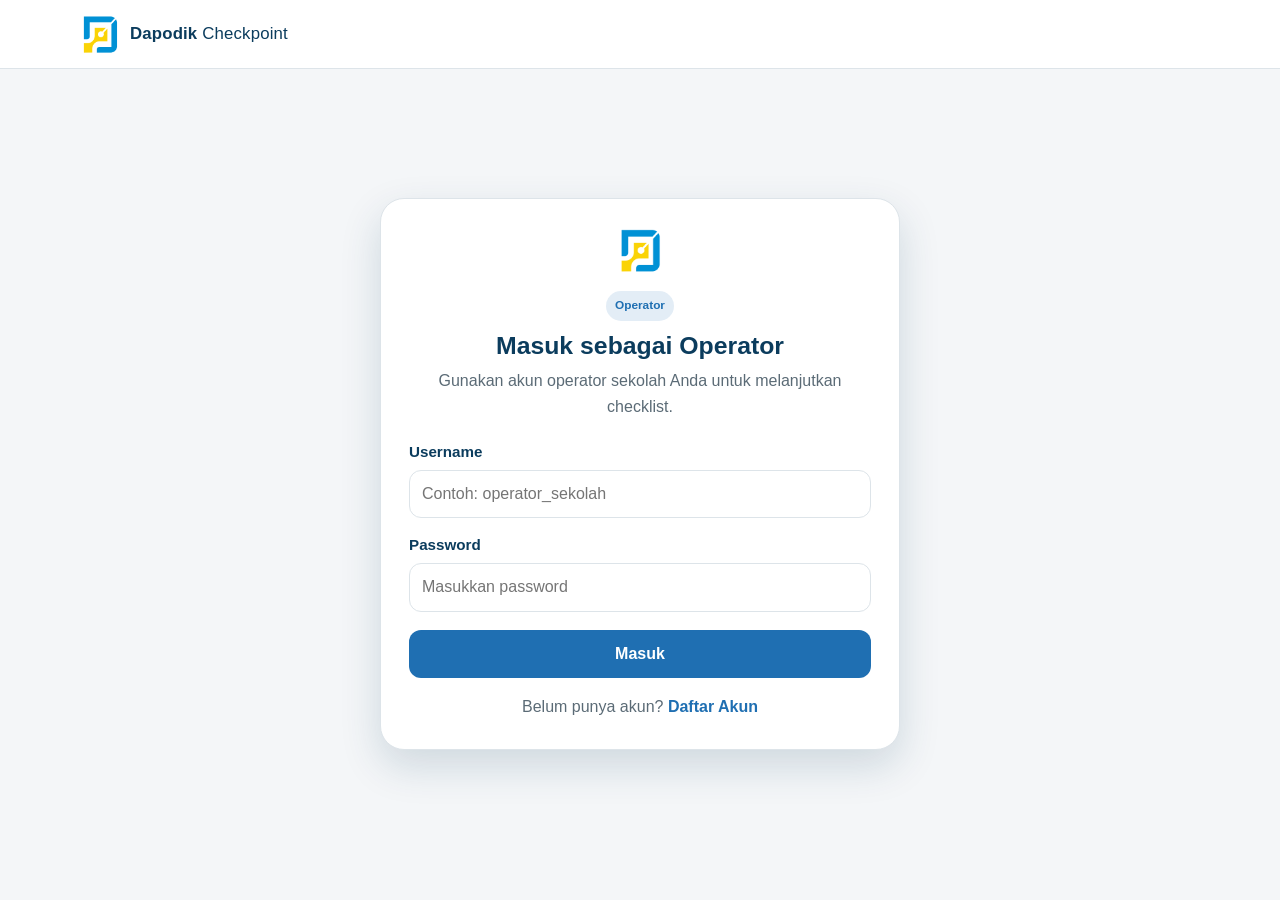
==== commit 9f140f6c: "Update profil.html" ====
--- a/profil.html
+++ b/profil.html
@@ -37,11 +37,11 @@
             <button class="dropdown-item" data-section="user-data">
               📝 Ubah Data OPS
             </button>
+               <button class="dropdown-item" data-section="kepsek-data">
+              🏫 Ubah Data KEPSEK
+            </button>
             <button class="dropdown-item" data-section="password">
               🔒 Ubah Password
-            </button>
-            <button class="dropdown-item" data-section="kepsek-data">
-              🏫 Ubah Data KEPSEK
             </button>
           </div>
         </div>
@@ -335,4 +335,4 @@
   <script src="js/profil.js"></script>
   <script src="js/notifikasi.js"></script>
 </body>
-</html>+</html>
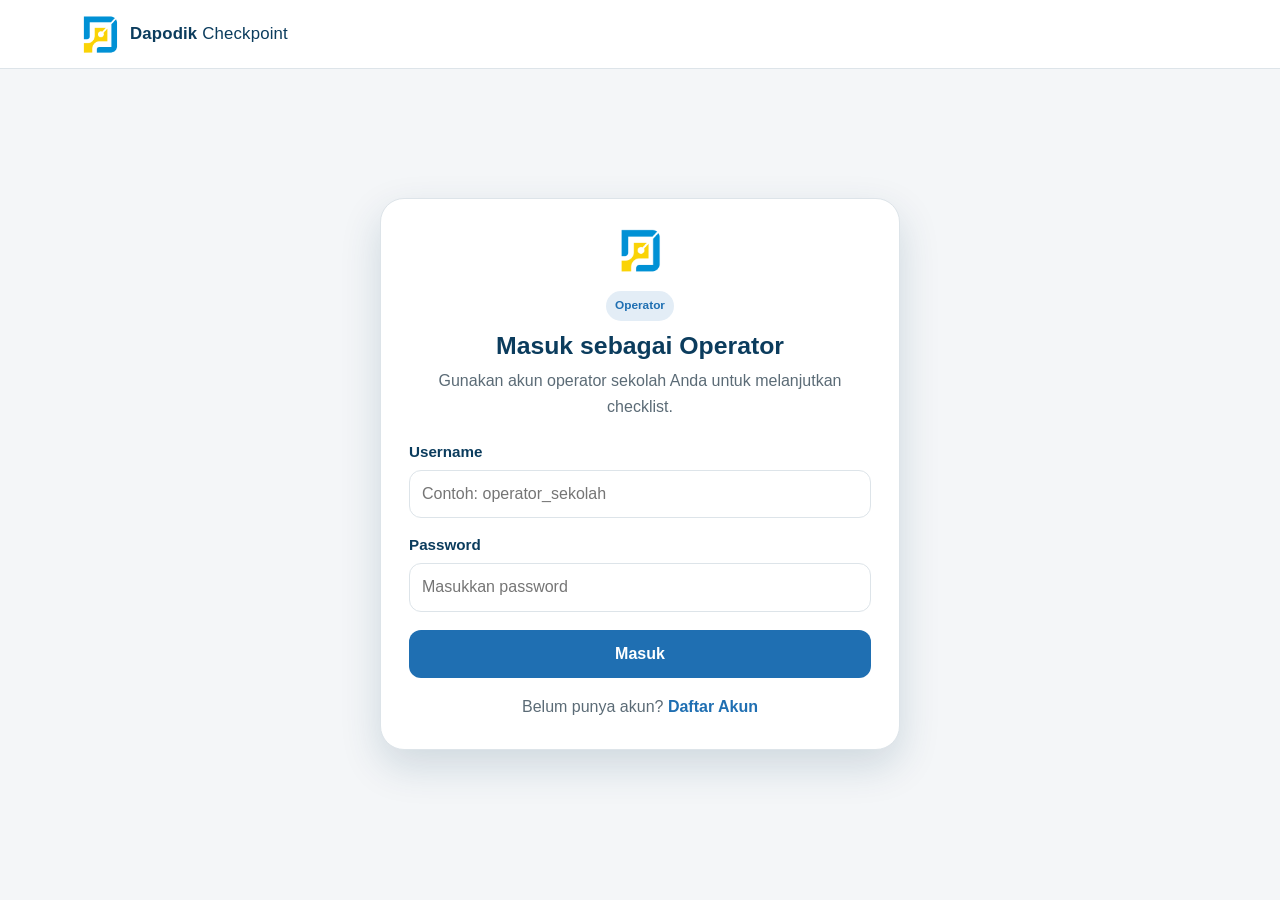
==== commit 05cde583: "Update section title from 'Pengguna' to 'Operator'" ====
--- a/profil.html
+++ b/profil.html
@@ -123,10 +123,10 @@
         </div>
       </section>
 
-      <!-- Section 1: Ubah Data Pengguna -->
+      <!-- Section 1: Ubah Data Operator -->
       <section class="card" id="section-user-data" style="display: none; margin-top: 16px;">
         <div class="section-header-with-close">
-          <h2 class="dashboard-title">Ubah Data Pengguna</h2>
+          <h2 class="dashboard-title">Ubah Data Operator</h2>
           <button class="btn-close-section" data-section="user-data" type="button">×</button>
         </div>
 
